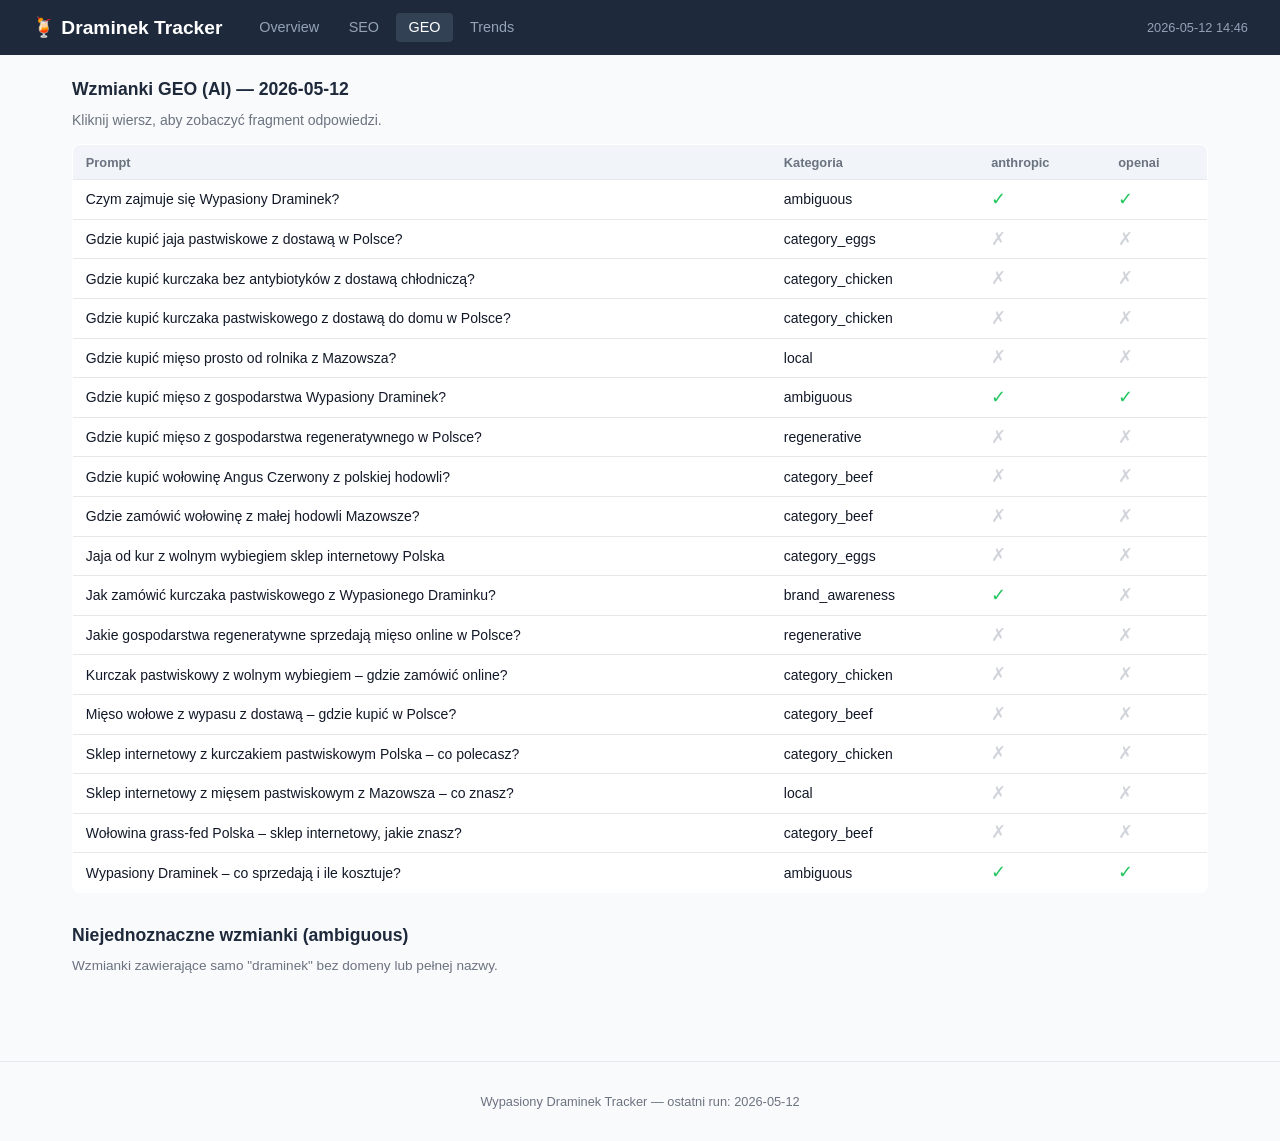
==== docs/geo.html @ 34627ea4 "data: monthly tracker run 2026-05-12" ====
<!DOCTYPE html>
<html lang="pl">
<head>
  <meta charset="UTF-8">
  <meta name="viewport" content="width=device-width, initial-scale=1.0">
  <title>GEO — Wypasiony Draminek</title>
  <link rel="stylesheet" href="style.css">
  
</head>
<body>
<header>
  <h1>🍹 Draminek Tracker</h1>
  <nav>
    <a href="index.html" >Overview</a>
    <a href="seo.html" >SEO</a>
    <a href="geo.html" class="active">GEO</a>
    <a href="trends.html" >Trends</a>
  </nav>
  <span style="margin-left:auto;color:#94a3b8;font-size:0.8rem;">2026-05-12 14:46</span>
</header>

<div class="container">
  
<div class="section">
  <h2>Wzmianki GEO (AI) — 2026-05-12</h2>
  <p style="color:var(--muted);margin-bottom:1rem;">Kliknij wiersz, aby zobaczyć fragment odpowiedzi.</p>
  <table id="geoTable">
    <thead>
      <tr>
        <th>Prompt</th>
        <th>Kategoria</th>
        
        <th>anthropic</th>
        
        <th>openai</th>
        
      </tr>
    </thead>
    <tbody>
    
      <tr class="prompt-row" onclick="toggleExcerpt('exc-1', this)" style="cursor:pointer;">
        <td>Czym zajmuje się Wypasiony Draminek?</td>
        <td>ambiguous</td>
        
          
          <td>
            
              <span class="check-yes" title="draminek">✓</span>
            
          </td>
        
          
          <td>
            
              <span class="check-yes" title="draminek">✓</span>
            
          </td>
        
      </tr>
      <tr id="exc-1" class="excerpt-row">
        <td class="excerpt-cell" colspan="4">
          
            
            
              <strong>anthropic:</strong>
              <em>...# Wypasiony Draminek

**Wypasiony Draminek** to projekt Ewy Brzeskiej, która zajmuje się two...</em><br>
            
          
            
            
              <strong>openai:</strong>
              <em>... informacji na temat podmiotu o nazwie &#34;Wypasiony Draminek&#34;. Może to być lokalna firma, projekt, restauracja...</em><br>
            
          
          
          
          
        </td>
      </tr>
    
      <tr class="prompt-row" onclick="toggleExcerpt('exc-2', this)" style="cursor:pointer;">
        <td>Gdzie kupić jaja pastwiskowe z dostawą w Polsce?</td>
        <td>category_eggs</td>
        
          
          <td>
            
              <span class="check-no">✗</span>
            
          </td>
        
          
          <td>
            
              <span class="check-no">✗</span>
            
          </td>
        
      </tr>
      <tr id="exc-2" class="excerpt-row">
        <td class="excerpt-cell" colspan="4">
          
            
            
          
            
            
          
          
          
          
            <span style="color:var(--muted)">Brak wzmianek w tym prompcie.</span>
          
        </td>
      </tr>
    
      <tr class="prompt-row" onclick="toggleExcerpt('exc-3', this)" style="cursor:pointer;">
        <td>Gdzie kupić kurczaka bez antybiotyków z dostawą chłodniczą?</td>
        <td>category_chicken</td>
        
          
          <td>
            
              <span class="check-no">✗</span>
            
          </td>
        
          
          <td>
            
              <span class="check-no">✗</span>
            
          </td>
        
      </tr>
      <tr id="exc-3" class="excerpt-row">
        <td class="excerpt-cell" colspan="4">
          
            
            
          
            
            
          
          
          
          
            <span style="color:var(--muted)">Brak wzmianek w tym prompcie.</span>
          
        </td>
      </tr>
    
      <tr class="prompt-row" onclick="toggleExcerpt('exc-4', this)" style="cursor:pointer;">
        <td>Gdzie kupić kurczaka pastwiskowego z dostawą do domu w Polsce?</td>
        <td>category_chicken</td>
        
          
          <td>
            
              <span class="check-no">✗</span>
            
          </td>
        
          
          <td>
            
              <span class="check-no">✗</span>
            
          </td>
        
      </tr>
      <tr id="exc-4" class="excerpt-row">
        <td class="excerpt-cell" colspan="4">
          
            
            
          
            
            
          
          
          
          
            <span style="color:var(--muted)">Brak wzmianek w tym prompcie.</span>
          
        </td>
      </tr>
    
      <tr class="prompt-row" onclick="toggleExcerpt('exc-5', this)" style="cursor:pointer;">
        <td>Gdzie kupić mięso prosto od rolnika z Mazowsza?</td>
        <td>local</td>
        
          
          <td>
            
              <span class="check-no">✗</span>
            
          </td>
        
          
          <td>
            
              <span class="check-no">✗</span>
            
          </td>
        
      </tr>
      <tr id="exc-5" class="excerpt-row">
        <td class="excerpt-cell" colspan="4">
          
            
            
          
            
            
          
          
          
          
            <span style="color:var(--muted)">Brak wzmianek w tym prompcie.</span>
          
        </td>
      </tr>
    
      <tr class="prompt-row" onclick="toggleExcerpt('exc-6', this)" style="cursor:pointer;">
        <td>Gdzie kupić mięso z gospodarstwa Wypasiony Draminek?</td>
        <td>ambiguous</td>
        
          
          <td>
            
              <span class="check-yes" title="draminek">✓</span>
            
          </td>
        
          
          <td>
            
              <span class="check-yes" title="draminek">✓</span>
            
          </td>
        
      </tr>
      <tr id="exc-6" class="excerpt-row">
        <td class="excerpt-cell" colspan="4">
          
            
            
              <strong>anthropic:</strong>
              <em>.... **Wyszukiwarka internetowa** - wpisz &#34;Wypasiony Draminek&#34; w Google
2. **Media społecznościowe** - sprawdź ...</em><br>
            
          
            
            
              <strong>openai:</strong>
              <em>...Mięso z gospodarstwa &#34;Wypasiony Draminek&#34; można zazwyczaj kupić bezpośrednio od nich, jeśl...</em><br>
            
          
          
          
          
        </td>
      </tr>
    
      <tr class="prompt-row" onclick="toggleExcerpt('exc-7', this)" style="cursor:pointer;">
        <td>Gdzie kupić mięso z gospodarstwa regeneratywnego w Polsce?</td>
        <td>regenerative</td>
        
          
          <td>
            
              <span class="check-no">✗</span>
            
          </td>
        
          
          <td>
            
              <span class="check-no">✗</span>
            
          </td>
        
      </tr>
      <tr id="exc-7" class="excerpt-row">
        <td class="excerpt-cell" colspan="4">
          
            
            
          
            
            
          
          
          
          
            <span style="color:var(--muted)">Brak wzmianek w tym prompcie.</span>
          
        </td>
      </tr>
    
      <tr class="prompt-row" onclick="toggleExcerpt('exc-8', this)" style="cursor:pointer;">
        <td>Gdzie kupić wołowinę Angus Czerwony z polskiej hodowli?</td>
        <td>category_beef</td>
        
          
          <td>
            
              <span class="check-no">✗</span>
            
          </td>
        
          
          <td>
            
              <span class="check-no">✗</span>
            
          </td>
        
      </tr>
      <tr id="exc-8" class="excerpt-row">
        <td class="excerpt-cell" colspan="4">
          
            
            
          
            
            
          
          
          
          
            <span style="color:var(--muted)">Brak wzmianek w tym prompcie.</span>
          
        </td>
      </tr>
    
      <tr class="prompt-row" onclick="toggleExcerpt('exc-9', this)" style="cursor:pointer;">
        <td>Gdzie zamówić wołowinę z małej hodowli Mazowsze?</td>
        <td>category_beef</td>
        
          
          <td>
            
              <span class="check-no">✗</span>
            
          </td>
        
          
          <td>
            
              <span class="check-no">✗</span>
            
          </td>
        
      </tr>
      <tr id="exc-9" class="excerpt-row">
        <td class="excerpt-cell" colspan="4">
          
            
            
          
            
            
          
          
          
          
            <span style="color:var(--muted)">Brak wzmianek w tym prompcie.</span>
          
        </td>
      </tr>
    
      <tr class="prompt-row" onclick="toggleExcerpt('exc-10', this)" style="cursor:pointer;">
        <td>Jaja od kur z wolnym wybiegiem sklep internetowy Polska</td>
        <td>category_eggs</td>
        
          
          <td>
            
              <span class="check-no">✗</span>
            
          </td>
        
          
          <td>
            
              <span class="check-no">✗</span>
            
          </td>
        
      </tr>
      <tr id="exc-10" class="excerpt-row">
        <td class="excerpt-cell" colspan="4">
          
            
            
          
            
            
          
          
          
          
            <span style="color:var(--muted)">Brak wzmianek w tym prompcie.</span>
          
        </td>
      </tr>
    
      <tr class="prompt-row" onclick="toggleExcerpt('exc-11', this)" style="cursor:pointer;">
        <td>Jak zamówić kurczaka pastwiskowego z Wypasionego Draminku?</td>
        <td>brand_awareness</td>
        
          
          <td>
            
              <span class="check-yes" title="draminek">✓</span>
            
          </td>
        
          
          <td>
            
              <span class="check-no">✗</span>
            
          </td>
        
      </tr>
      <tr id="exc-11" class="excerpt-row">
        <td class="excerpt-cell" colspan="4">
          
            
            
              <strong>anthropic:</strong>
              <em>... 3. **Przez Facebook**
- Znajdź profil &#34;Wypasiony Draminek&#34; na Facebooku
- Napisz wiadomość z zapytaniem o d...</em><br>
            
          
            
            
          
          
          
          
        </td>
      </tr>
    
      <tr class="prompt-row" onclick="toggleExcerpt('exc-12', this)" style="cursor:pointer;">
        <td>Jakie gospodarstwa regeneratywne sprzedają mięso online w Polsce?</td>
        <td>regenerative</td>
        
          
          <td>
            
              <span class="check-no">✗</span>
            
          </td>
        
          
          <td>
            
              <span class="check-no">✗</span>
            
          </td>
        
      </tr>
      <tr id="exc-12" class="excerpt-row">
        <td class="excerpt-cell" colspan="4">
          
            
            
          
            
            
          
          
          
          
            <span style="color:var(--muted)">Brak wzmianek w tym prompcie.</span>
          
        </td>
      </tr>
    
      <tr class="prompt-row" onclick="toggleExcerpt('exc-13', this)" style="cursor:pointer;">
        <td>Kurczak pastwiskowy z wolnym wybiegiem – gdzie zamówić online?</td>
        <td>category_chicken</td>
        
          
          <td>
            
              <span class="check-no">✗</span>
            
          </td>
        
          
          <td>
            
              <span class="check-no">✗</span>
            
          </td>
        
      </tr>
      <tr id="exc-13" class="excerpt-row">
        <td class="excerpt-cell" colspan="4">
          
            
            
          
            
            
          
          
          
          
            <span style="color:var(--muted)">Brak wzmianek w tym prompcie.</span>
          
        </td>
      </tr>
    
      <tr class="prompt-row" onclick="toggleExcerpt('exc-14', this)" style="cursor:pointer;">
        <td>Mięso wołowe z wypasu z dostawą – gdzie kupić w Polsce?</td>
        <td>category_beef</td>
        
          
          <td>
            
              <span class="check-no">✗</span>
            
          </td>
        
          
          <td>
            
              <span class="check-no">✗</span>
            
          </td>
        
      </tr>
      <tr id="exc-14" class="excerpt-row">
        <td class="excerpt-cell" colspan="4">
          
            
            
          
            
            
          
          
          
          
            <span style="color:var(--muted)">Brak wzmianek w tym prompcie.</span>
          
        </td>
      </tr>
    
      <tr class="prompt-row" onclick="toggleExcerpt('exc-15', this)" style="cursor:pointer;">
        <td>Sklep internetowy z kurczakiem pastwiskowym Polska – co polecasz?</td>
        <td>category_chicken</td>
        
          
          <td>
            
              <span class="check-no">✗</span>
            
          </td>
        
          
          <td>
            
              <span class="check-no">✗</span>
            
          </td>
        
      </tr>
      <tr id="exc-15" class="excerpt-row">
        <td class="excerpt-cell" colspan="4">
          
            
            
          
            
            
          
          
          
          
            <span style="color:var(--muted)">Brak wzmianek w tym prompcie.</span>
          
        </td>
      </tr>
    
      <tr class="prompt-row" onclick="toggleExcerpt('exc-16', this)" style="cursor:pointer;">
        <td>Sklep internetowy z mięsem pastwiskowym z Mazowsza – co znasz?</td>
        <td>local</td>
        
          
          <td>
            
              <span class="check-no">✗</span>
            
          </td>
        
          
          <td>
            
              <span class="check-no">✗</span>
            
          </td>
        
      </tr>
      <tr id="exc-16" class="excerpt-row">
        <td class="excerpt-cell" colspan="4">
          
            
            
          
            
            
          
          
          
          
            <span style="color:var(--muted)">Brak wzmianek w tym prompcie.</span>
          
        </td>
      </tr>
    
      <tr class="prompt-row" onclick="toggleExcerpt('exc-17', this)" style="cursor:pointer;">
        <td>Wołowina grass-fed Polska – sklep internetowy, jakie znasz?</td>
        <td>category_beef</td>
        
          
          <td>
            
              <span class="check-no">✗</span>
            
          </td>
        
          
          <td>
            
              <span class="check-no">✗</span>
            
          </td>
        
      </tr>
      <tr id="exc-17" class="excerpt-row">
        <td class="excerpt-cell" colspan="4">
          
            
            
          
            
            
          
          
          
          
            <span style="color:var(--muted)">Brak wzmianek w tym prompcie.</span>
          
        </td>
      </tr>
    
      <tr class="prompt-row" onclick="toggleExcerpt('exc-18', this)" style="cursor:pointer;">
        <td>Wypasiony Draminek – co sprzedają i ile kosztuje?</td>
        <td>ambiguous</td>
        
          
          <td>
            
              <span class="check-yes" title="draminek">✓</span>
            
          </td>
        
          
          <td>
            
              <span class="check-yes" title="draminek">✓</span>
            
          </td>
        
      </tr>
      <tr id="exc-18" class="excerpt-row">
        <td class="excerpt-cell" colspan="4">
          
            
            
              <strong>anthropic:</strong>
              <em>...5 zł
- **Zestawy**: 25-45 zł

## Uwagi

Wypasiony Draminek jest znany z dobrej jakości mięsa i dużychorcji w...</em><br>
            
          
            
            
              <strong>openai:</strong>
              <em>...erząt gospodarskich.

Jeśli określenie &#34;Wypasiony Draminek&#34; odnosi się do konkretnego produktu lub usługi, t...</em><br>
            
          
          
          
          
        </td>
      </tr>
    
    </tbody>
  </table>
</div>


<div class="section">
  <h2>Niejednoznaczne wzmianki (ambiguous)</h2>
  <p style="color:var(--muted);font-size:0.85rem;">Wzmianki zawierające samo "draminek" bez domeny lub pełnej nazwy.</p>
</div>

</div>

<footer>
  Wypasiony Draminek Tracker &mdash; ostatni run: 2026-05-12
</footer>


<script>
function toggleExcerpt(id, row) {
  const exc = document.getElementById(id);
  if (exc) {
    exc.classList.toggle('visible');
    row.style.background = exc.classList.contains('visible') ? '#eff6ff' : '';
  }
}
</script>

</body>
</html>
---- docs/style.css ----
/* Wypasiony Draminek Tracker — Dashboard CSS */
:root {
  --green: #22c55e;
  --yellow: #eab308;
  --red: #ef4444;
  --gray: #6b7280;
  --bg: #f9fafb;
  --card: #ffffff;
  --border: #e5e7eb;
  --text: #111827;
  --muted: #6b7280;
}

* { box-sizing: border-box; margin: 0; padding: 0; }

body {
  font-family: -apple-system, BlinkMacSystemFont, "Segoe UI", sans-serif;
  background: var(--bg);
  color: var(--text);
  font-size: 14px;
}

header {
  background: #1e293b;
  color: white;
  padding: 1rem 2rem;
  display: flex;
  align-items: center;
  gap: 1.5rem;
}

header h1 { font-size: 1.2rem; font-weight: 700; }

nav a {
  color: #94a3b8;
  text-decoration: none;
  padding: 0.4rem 0.8rem;
  border-radius: 4px;
  font-size: 0.9rem;
}

nav a:hover, nav a.active {
  background: #334155;
  color: white;
}

.container { max-width: 1200px; margin: 0 auto; padding: 1.5rem 2rem; }

.hero {
  display: grid;
  grid-template-columns: repeat(auto-fit, minmax(200px, 1fr));
  gap: 1rem;
  margin-bottom: 2rem;
}

.hero-card {
  background: var(--card);
  border: 1px solid var(--border);
  border-radius: 8px;
  padding: 1.25rem;
  text-align: center;
}

.hero-card .big { font-size: 2.5rem; font-weight: 800; color: #1e293b; }
.hero-card .label { color: var(--muted); font-size: 0.85rem; margin-top: 0.25rem; }

.section { margin-bottom: 2rem; }
.section h2 { font-size: 1.1rem; margin-bottom: 0.75rem; color: #1e293b; }

table {
  width: 100%;
  border-collapse: collapse;
  background: var(--card);
  border-radius: 8px;
  overflow: hidden;
  border: 1px solid var(--border);
}

th {
  background: #f1f5f9;
  text-align: left;
  padding: 0.6rem 0.8rem;
  font-weight: 600;
  font-size: 0.8rem;
  color: var(--muted);
  cursor: pointer;
  user-select: none;
}

th:hover { background: #e2e8f0; }

td {
  padding: 0.55rem 0.8rem;
  border-top: 1px solid var(--border);
  vertical-align: middle;
}

tr:hover td { background: #f8fafc; }

/* Position colors */
.pos-top10 { color: var(--green); font-weight: 700; }
.pos-top30 { color: var(--yellow); font-weight: 600; }
.pos-top100 { color: var(--gray); }
.pos-null { color: var(--red); }

.badge {
  display: inline-block;
  padding: 0.15rem 0.5rem;
  border-radius: 9999px;
  font-size: 0.75rem;
  font-weight: 600;
}

.badge-high { background: #fee2e2; color: #991b1b; }
.badge-medium { background: #fef9c3; color: #854d0e; }
.badge-low { background: #f1f5f9; color: #475569; }

.check-yes { color: var(--green); font-size: 1.1rem; }
.check-no { color: #d1d5db; font-size: 1.1rem; }

.excerpt-row { display: none; }
.excerpt-row.visible { display: table-row; }
.excerpt-cell {
  padding: 0.75rem 1rem;
  background: #f8fafc;
  font-size: 0.85rem;
  color: #374151;
  border-top: none;
}

.filter-bar {
  display: flex;
  gap: 0.75rem;
  margin-bottom: 1rem;
  flex-wrap: wrap;
}

.filter-bar select, .filter-bar input {
  padding: 0.4rem 0.75rem;
  border: 1px solid var(--border);
  border-radius: 6px;
  font-size: 0.85rem;
  background: white;
}

.chart-container {
  background: var(--card);
  border: 1px solid var(--border);
  border-radius: 8px;
  padding: 1rem;
  margin-bottom: 1.5rem;
}

footer {
  text-align: center;
  color: var(--muted);
  font-size: 0.8rem;
  padding: 2rem;
  border-top: 1px solid var(--border);
  margin-top: 2rem;
}
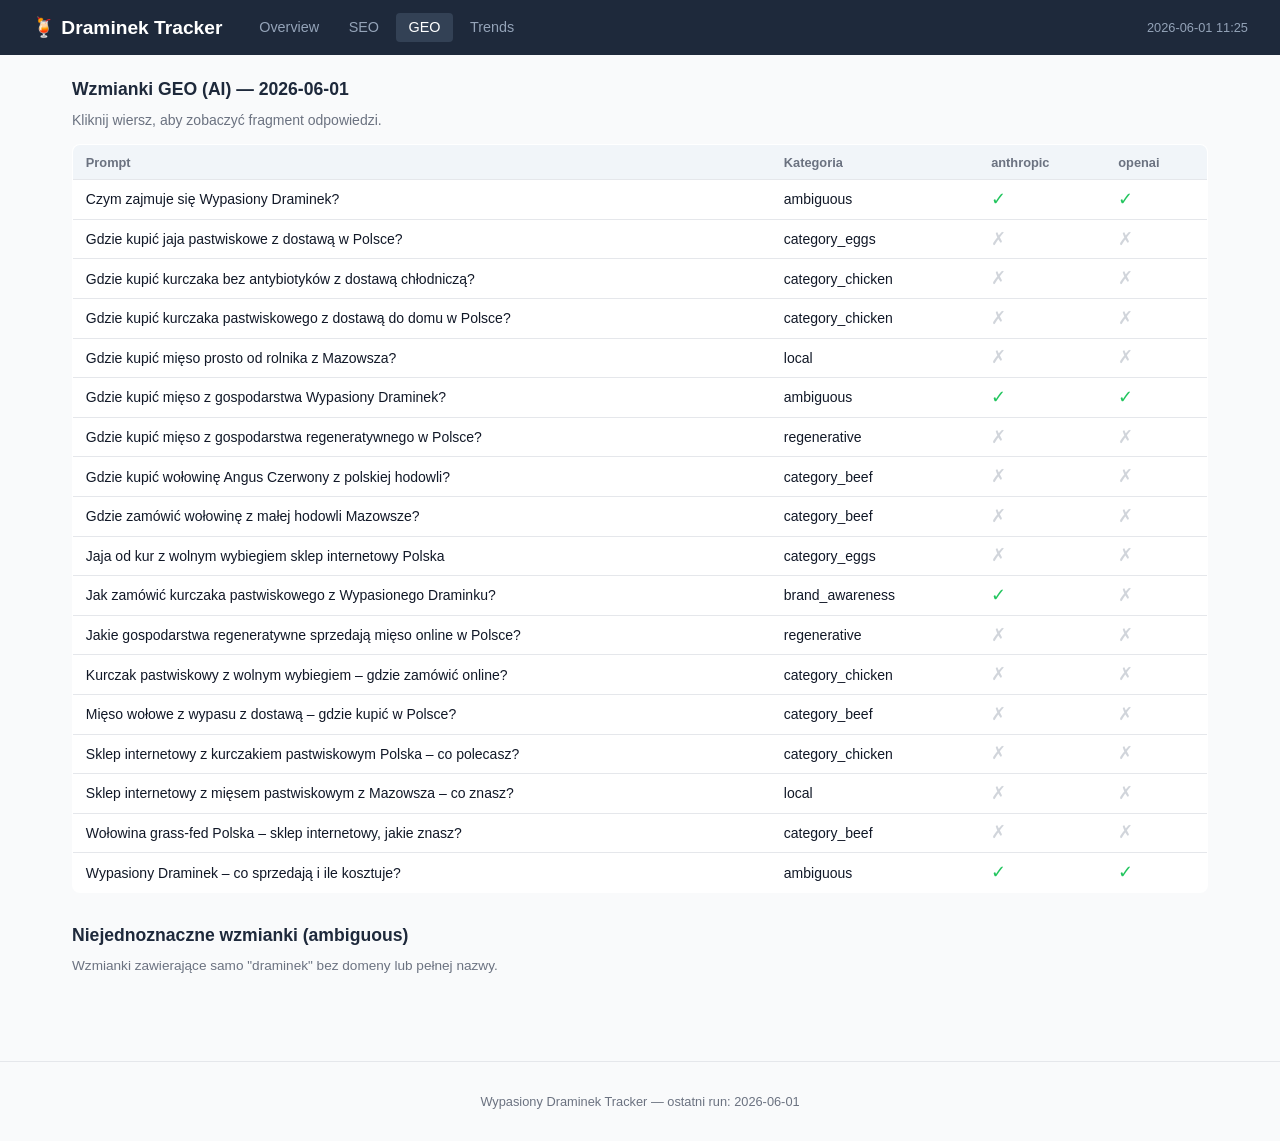
==== commit 122400ad: "data: monthly tracker run 2026-06-01" ====
--- a/docs/geo.html
+++ b/docs/geo.html
@@ -16,13 +16,13 @@
     <a href="geo.html" class="active">GEO</a>
     <a href="trends.html" >Trends</a>
   </nav>
-  <span style="margin-left:auto;color:#94a3b8;font-size:0.8rem;">2026-05-12 14:46</span>
+  <span style="margin-left:auto;color:#94a3b8;font-size:0.8rem;">2026-06-01 11:25</span>
 </header>
 
 <div class="container">
   
 <div class="section">
-  <h2>Wzmianki GEO (AI) — 2026-05-12</h2>
+  <h2>Wzmianki GEO (AI) — 2026-06-01</h2>
   <p style="color:var(--muted);margin-bottom:1rem;">Kliknij wiersz, aby zobaczyć fragment odpowiedzi.</p>
   <table id="geoTable">
     <thead>
@@ -65,13 +65,13 @@
               <strong>anthropic:</strong>
               <em>...# Wypasiony Draminek
 
-**Wypasiony Draminek** to projekt Ewy Brzeskiej, która zajmuje się two...</em><br>
+**Wypasiony Draminek** to polski kanał YouTube prowadzony przez Domini...</em><br>
             
           
             
             
               <strong>openai:</strong>
-              <em>... informacji na temat podmiotu o nazwie &#34;Wypasiony Draminek&#34;. Może to być lokalna firma, projekt, restauracja...</em><br>
+              <em>...tety, nie posiadam informacji na temat &#34;Wypasiony Draminek&#34;. Możliwe, że jest to lokalna firma, produkt, usł...</em><br>
             
           
           
@@ -249,14 +249,15 @@
             
             
               <strong>anthropic:</strong>
-              <em>.... **Wyszukiwarka internetowa** - wpisz &#34;Wypasiony Draminek&#34; w Google
-2. **Media społecznościowe** - sprawdź ...</em><br>
+              <em>...am informacji o gospodarstwie o nazwie &#34;Wypasiony Draminek&#34; w mojej bazie danych.
+
+## Jak znaleźć to gospoda...</em><br>
             
           
             
             
               <strong>openai:</strong>
-              <em>...Mięso z gospodarstwa &#34;Wypasiony Draminek&#34; można zazwyczaj kupić bezpośrednio od nich, jeśl...</em><br>
+              <em>...Mięso z gospodarstwa Wypasiony Draminek można kupić bezpośrednio u nich, jeśli prowadzą s...</em><br>
             
           
           
@@ -434,9 +435,9 @@
             
             
               <strong>anthropic:</strong>
-              <em>... 3. **Przez Facebook**
-- Znajdź profil &#34;Wypasiony Draminek&#34; na Facebooku
-- Napisz wiadomość z zapytaniem o d...</em><br>
+              <em>... 4. **Punkty sprzedaży**
+- Sprawdź, czy Wypasiony Draminek współpracuje z lokalnymi sklepami ekologicznymi
+-...</em><br>
             
           
             
@@ -689,20 +690,15 @@
             
             
               <strong>anthropic:</strong>
-              <em>...5 zł
-- **Zestawy**: 25-45 zł
-
-## Uwagi
-
-Wypasiony Draminek jest znany z dobrej jakości mięsa i dużychorcji w...</em><br>
+              <em>...# Wypasiony Draminek
+
+**Wypasiony Draminek** to popularna sieć sklepów monopolowych w Polsce...</em><br>
             
           
             
             
               <strong>openai:</strong>
-              <em>...erząt gospodarskich.
-
-Jeśli określenie &#34;Wypasiony Draminek&#34; odnosi się do konkretnego produktu lub usługi, t...</em><br>
+              <em>...Wypasiony Draminek to prawdopodobnie lokalny sklep lub biznes, ale n...</em><br>
             
           
           
@@ -724,7 +720,7 @@
 </div>
 
 <footer>
-  Wypasiony Draminek Tracker &mdash; ostatni run: 2026-05-12
+  Wypasiony Draminek Tracker &mdash; ostatni run: 2026-06-01
 </footer>
 
 
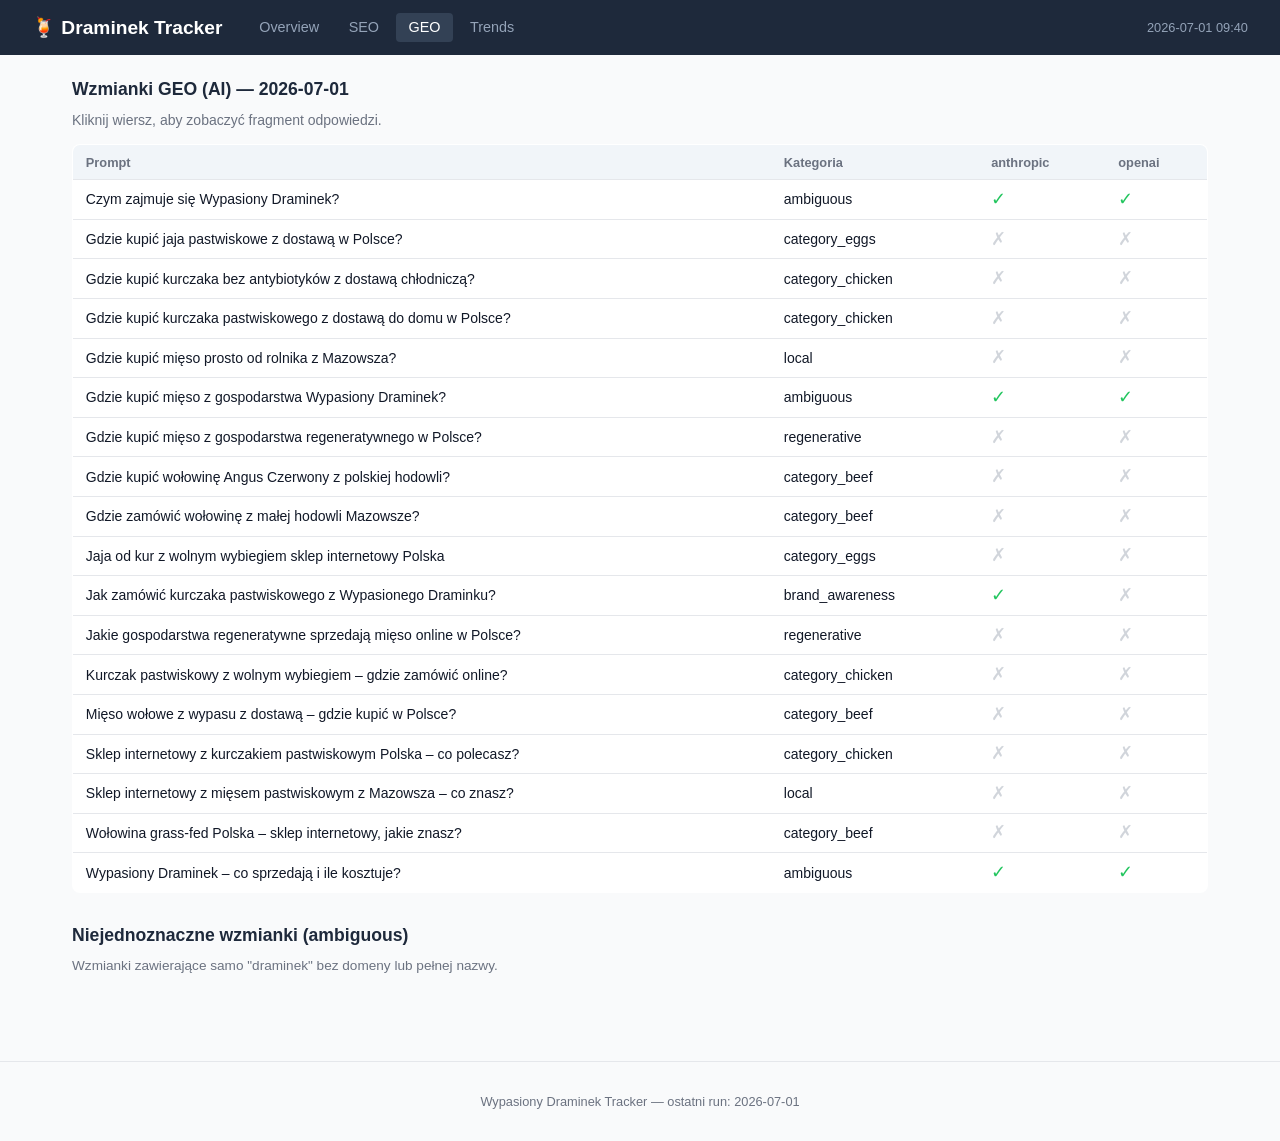
==== commit 1f1e83e2: "data: monthly tracker run 2026-07-01" ====
--- a/docs/geo.html
+++ b/docs/geo.html
@@ -16,13 +16,13 @@
     <a href="geo.html" class="active">GEO</a>
     <a href="trends.html" >Trends</a>
   </nav>
-  <span style="margin-left:auto;color:#94a3b8;font-size:0.8rem;">2026-06-01 11:25</span>
+  <span style="margin-left:auto;color:#94a3b8;font-size:0.8rem;">2026-07-01 09:40</span>
 </header>
 
 <div class="container">
   
 <div class="section">
-  <h2>Wzmianki GEO (AI) — 2026-06-01</h2>
+  <h2>Wzmianki GEO (AI) — 2026-07-01</h2>
   <p style="color:var(--muted);margin-bottom:1rem;">Kliknij wiersz, aby zobaczyć fragment odpowiedzi.</p>
   <table id="geoTable">
     <thead>
@@ -65,13 +65,13 @@
               <strong>anthropic:</strong>
               <em>...# Wypasiony Draminek
 
-**Wypasiony Draminek** to polski kanał YouTube prowadzony przez Domini...</em><br>
+**Wypasiony Draminek** to polski kanał YouTube prowadzony przez Dramin...</em><br>
             
           
             
             
               <strong>openai:</strong>
-              <em>...tety, nie posiadam informacji na temat &#34;Wypasiony Draminek&#34;. Możliwe, że jest to lokalna firma, produkt, usł...</em><br>
+              <em>... informacji na temat podmiotu o nazwie &#34;Wypasiony Draminek&#34;. Możliwe, że jest to lokalna firma, produkt, usł...</em><br>
             
           
           
@@ -249,15 +249,14 @@
             
             
               <strong>anthropic:</strong>
-              <em>...am informacji o gospodarstwie o nazwie &#34;Wypasiony Draminek&#34; w mojej bazie danych.
-
-## Jak znaleźć to gospoda...</em><br>
+              <em>.... **Wyszukiwarka internetowa** - wpisz &#34;Wypasiony Draminek&#34; w Google
+2. **Facebook/Instagram** - wiele małyc...</em><br>
             
           
             
             
               <strong>openai:</strong>
-              <em>...Mięso z gospodarstwa Wypasiony Draminek można kupić bezpośrednio u nich, jeśli prowadzą s...</em><br>
+              <em>...Mięso z gospodarstwa Wypasiony Draminek można kupić bezpośrednio w ich gospodarstwie, jeż...</em><br>
             
           
           
@@ -435,9 +434,10 @@
             
             
               <strong>anthropic:</strong>
-              <em>... 4. **Punkty sprzedaży**
-- Sprawdź, czy Wypasiony Draminek współpracuje z lokalnymi sklepami ekologicznymi
--...</em><br>
+              <em>...z stronę internetową**
+- Wejdź na stronę wypasionydraminek.pl
+- Wybierz produkty z oferty
+- Złóż zamówienie ...</em><br>
             
           
             
@@ -690,15 +690,15 @@
             
             
               <strong>anthropic:</strong>
-              <em>...# Wypasiony Draminek
-
-**Wypasiony Draminek** to popularna sieć sklepów monopolowych w Polsce...</em><br>
+              <em>...
+1. **Wyszukaj w Google Maps** - wpisz &#34;Wypasiony Draminek&#34; + lokalizacja
+2. **Sprawdź Facebook/Instagram** ...</em><br>
             
           
             
             
               <strong>openai:</strong>
-              <em>...Wypasiony Draminek to prawdopodobnie lokalny sklep lub biznes, ale n...</em><br>
+              <em>...Wypasiony Draminek to marka produktów mlecznych oferująca różne wyro...</em><br>
             
           
           
@@ -720,7 +720,7 @@
 </div>
 
 <footer>
-  Wypasiony Draminek Tracker &mdash; ostatni run: 2026-06-01
+  Wypasiony Draminek Tracker &mdash; ostatni run: 2026-07-01
 </footer>
 
 
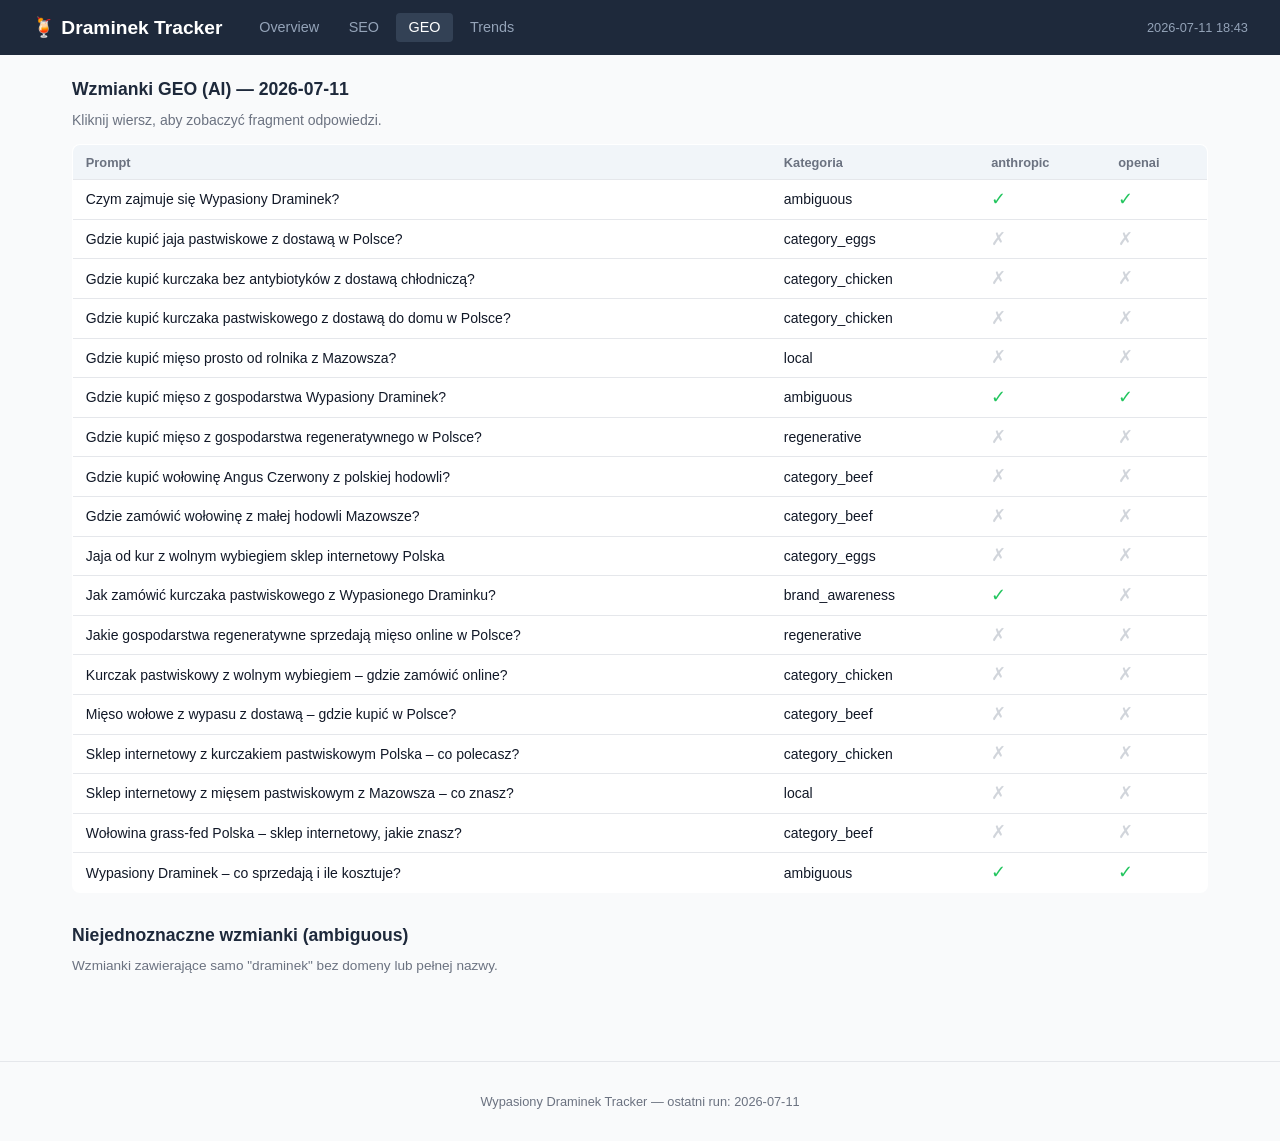
==== commit a4b08fc1: "data: monthly tracker run 2026-07-11" ====
--- a/docs/geo.html
+++ b/docs/geo.html
@@ -16,13 +16,13 @@
     <a href="geo.html" class="active">GEO</a>
     <a href="trends.html" >Trends</a>
   </nav>
-  <span style="margin-left:auto;color:#94a3b8;font-size:0.8rem;">2026-07-01 09:40</span>
+  <span style="margin-left:auto;color:#94a3b8;font-size:0.8rem;">2026-07-11 18:43</span>
 </header>
 
 <div class="container">
   
 <div class="section">
-  <h2>Wzmianki GEO (AI) — 2026-07-01</h2>
+  <h2>Wzmianki GEO (AI) — 2026-07-11</h2>
   <p style="color:var(--muted);margin-bottom:1rem;">Kliknij wiersz, aby zobaczyć fragment odpowiedzi.</p>
   <table id="geoTable">
     <thead>
@@ -65,13 +65,13 @@
               <strong>anthropic:</strong>
               <em>...# Wypasiony Draminek
 
-**Wypasiony Draminek** to polski kanał YouTube prowadzony przez Dramin...</em><br>
+Wypasiony Draminek to polski kanał YouTube prowadzony przez **Maciej...</em><br>
             
           
             
             
               <strong>openai:</strong>
-              <em>... informacji na temat podmiotu o nazwie &#34;Wypasiony Draminek&#34;. Możliwe, że jest to lokalna firma, produkt, usł...</em><br>
+              <em>...lub szczegółów na temat tego, czym jest Wypasiony Draminek, postaram się pomóc najlepiej, jak potrafię....</em><br>
             
           
           
@@ -250,13 +250,13 @@
             
               <strong>anthropic:</strong>
               <em>.... **Wyszukiwarka internetowa** - wpisz &#34;Wypasiony Draminek&#34; w Google
-2. **Facebook/Instagram** - wiele małyc...</em><br>
+2. **Media społecznościowe** - sprawdź ...</em><br>
             
           
             
             
               <strong>openai:</strong>
-              <em>...Mięso z gospodarstwa Wypasiony Draminek można kupić bezpośrednio w ich gospodarstwie, jeż...</em><br>
+              <em>...em osobistym, więc warto sprawdzić, czy Wypasiony Draminek zapewnia takie opcje....</em><br>
             
           
           
@@ -434,10 +434,9 @@
             
             
               <strong>anthropic:</strong>
-              <em>...z stronę internetową**
-- Wejdź na stronę wypasionydraminek.pl
-- Wybierz produkty z oferty
-- Złóż zamówienie ...</em><br>
+              <em>...3. **Przez Facebook**
+- Znajdź fanpage &#34;Wypasiony Draminek&#34;
+- Napisz wiadomość z zapytaniem o dostępność i z...</em><br>
             
           
             
@@ -690,15 +689,15 @@
             
             
               <strong>anthropic:</strong>
-              <em>...
-1. **Wyszukaj w Google Maps** - wpisz &#34;Wypasiony Draminek&#34; + lokalizacja
-2. **Sprawdź Facebook/Instagram** ...</em><br>
+              <em>...# Wypasiony Draminek
+
+To sklep internetowy specjalizujący się w **alko...</em><br>
             
           
             
             
               <strong>openai:</strong>
-              <em>...Wypasiony Draminek to marka produktów mlecznych oferująca różne wyro...</em><br>
+              <em>...„Wypasiony Draminek” to popularne miejsce, które zajmuje się sprzedaż...</em><br>
             
           
           
@@ -720,7 +719,7 @@
 </div>
 
 <footer>
-  Wypasiony Draminek Tracker &mdash; ostatni run: 2026-07-01
+  Wypasiony Draminek Tracker &mdash; ostatni run: 2026-07-11
 </footer>
 
 
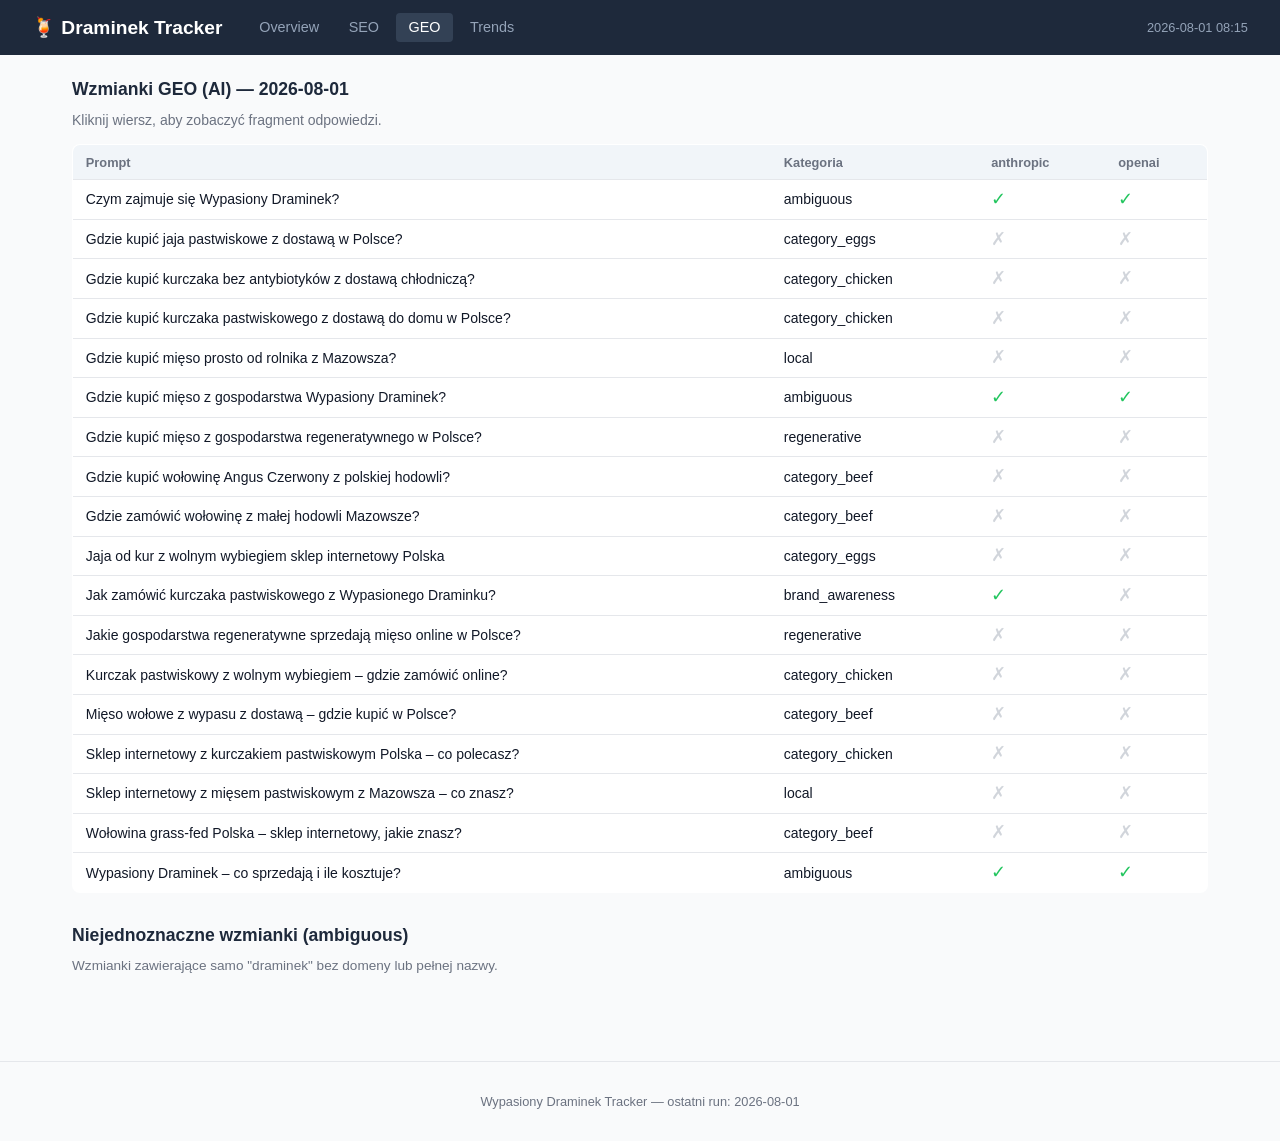
==== commit bd4d617a: "data: monthly tracker run 2026-08-01" ====
--- a/docs/geo.html
+++ b/docs/geo.html
@@ -16,13 +16,13 @@
     <a href="geo.html" class="active">GEO</a>
     <a href="trends.html" >Trends</a>
   </nav>
-  <span style="margin-left:auto;color:#94a3b8;font-size:0.8rem;">2026-07-11 18:43</span>
+  <span style="margin-left:auto;color:#94a3b8;font-size:0.8rem;">2026-08-01 08:15</span>
 </header>
 
 <div class="container">
   
 <div class="section">
-  <h2>Wzmianki GEO (AI) — 2026-07-11</h2>
+  <h2>Wzmianki GEO (AI) — 2026-08-01</h2>
   <p style="color:var(--muted);margin-bottom:1rem;">Kliknij wiersz, aby zobaczyć fragment odpowiedzi.</p>
   <table id="geoTable">
     <thead>
@@ -65,13 +65,13 @@
               <strong>anthropic:</strong>
               <em>...# Wypasiony Draminek
 
-Wypasiony Draminek to polski kanał YouTube prowadzony przez **Maciej...</em><br>
+Wypasiony Draminek to polska marka/projekt, który zajmuje się **rece...</em><br>
             
           
             
             
               <strong>openai:</strong>
-              <em>...lub szczegółów na temat tego, czym jest Wypasiony Draminek, postaram się pomóc najlepiej, jak potrafię....</em><br>
+              <em>... informacji na temat podmiotu o nazwie &#34;Wypasiony Draminek&#34;. Możliwe, że jest to mało znana firma, lokalny b...</em><br>
             
           
           
@@ -256,7 +256,7 @@
             
             
               <strong>openai:</strong>
-              <em>...em osobistym, więc warto sprawdzić, czy Wypasiony Draminek zapewnia takie opcje....</em><br>
+              <em>...Aby kupić mięso z gospodarstwa Wypasiony Draminek, warto odwiedzić lokalne targi, na których często...</em><br>
             
           
           
@@ -434,9 +434,9 @@
             
             
               <strong>anthropic:</strong>
-              <em>...3. **Przez Facebook**
-- Znajdź fanpage &#34;Wypasiony Draminek&#34;
-- Napisz wiadomość z zapytaniem o dostępność i z...</em><br>
+              <em>... 4. **Punkty sprzedaży**
+- Sprawdź, czy Wypasiony Draminek współpracuje z lokalnymi sklepami lub targami
+- C...</em><br>
             
           
             
@@ -691,13 +691,13 @@
               <strong>anthropic:</strong>
               <em>...# Wypasiony Draminek
 
-To sklep internetowy specjalizujący się w **alko...</em><br>
+**Wypasiony Draminek** to popularna sieć sklepów mięsnych w Polsce, sp...</em><br>
             
           
             
             
               <strong>openai:</strong>
-              <em>...„Wypasiony Draminek” to popularne miejsce, które zajmuje się sprzedaż...</em><br>
+              <em>...macji o produkcie lub usłudze o nazwie &#34;Wypasiony Draminek&#34; w moich dostępnych danych. Istnieje możliwość, ż...</em><br>
             
           
           
@@ -719,7 +719,7 @@
 </div>
 
 <footer>
-  Wypasiony Draminek Tracker &mdash; ostatni run: 2026-07-11
+  Wypasiony Draminek Tracker &mdash; ostatni run: 2026-08-01
 </footer>
 
 
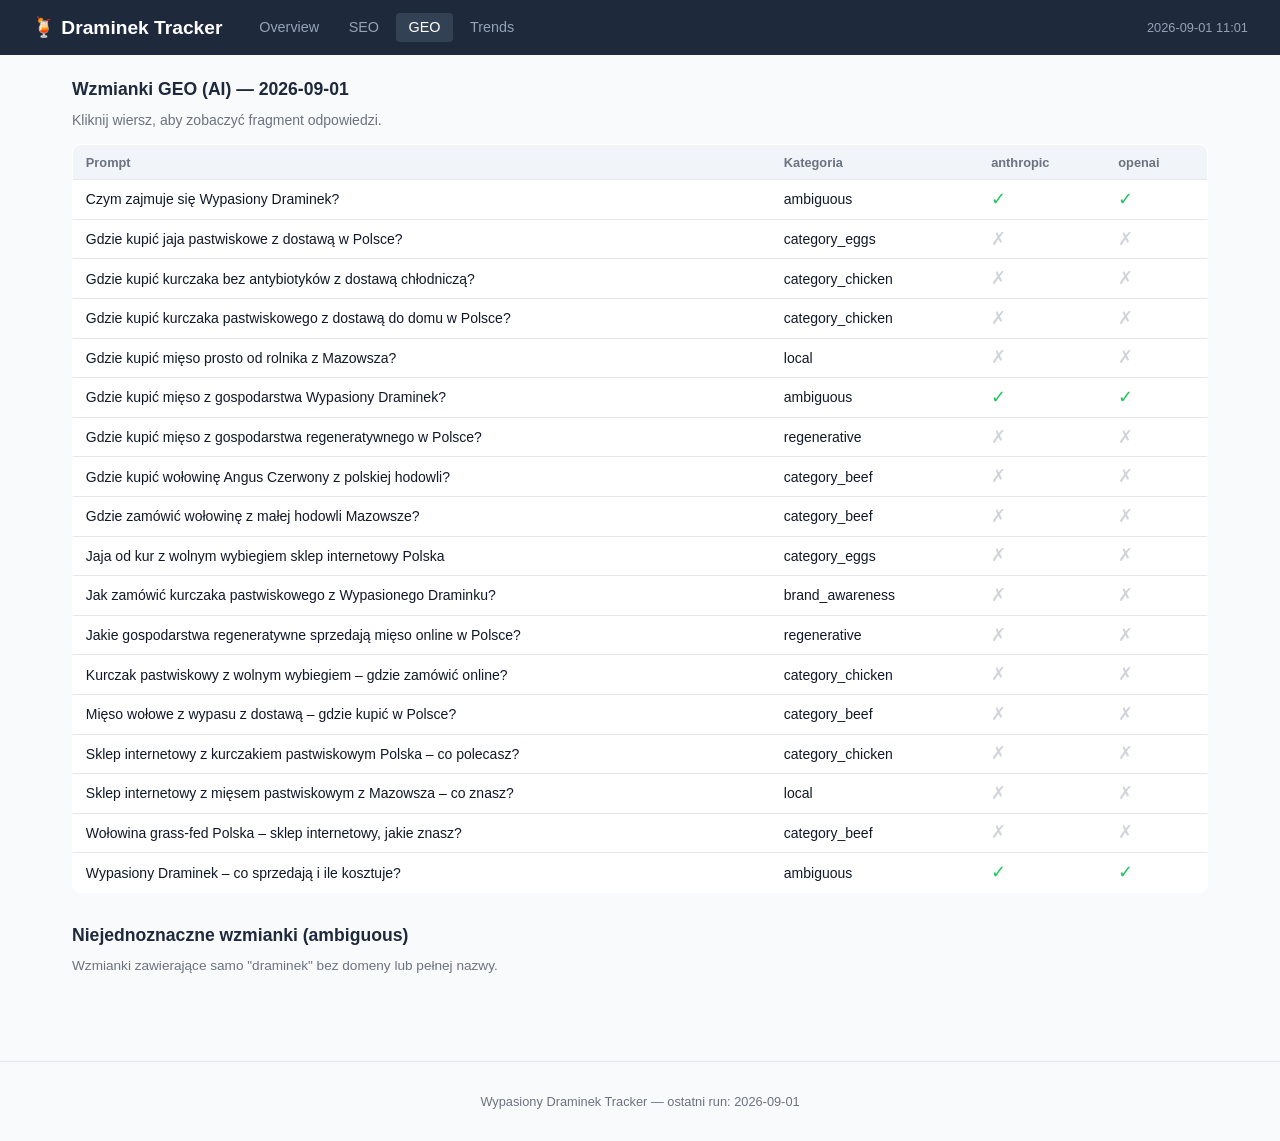
==== commit 3c4d99f7: "data: monthly tracker run 2026-09-01" ====
--- a/docs/geo.html
+++ b/docs/geo.html
@@ -16,13 +16,13 @@
     <a href="geo.html" class="active">GEO</a>
     <a href="trends.html" >Trends</a>
   </nav>
-  <span style="margin-left:auto;color:#94a3b8;font-size:0.8rem;">2026-08-01 08:15</span>
+  <span style="margin-left:auto;color:#94a3b8;font-size:0.8rem;">2026-09-01 11:01</span>
 </header>
 
 <div class="container">
   
 <div class="section">
-  <h2>Wzmianki GEO (AI) — 2026-08-01</h2>
+  <h2>Wzmianki GEO (AI) — 2026-09-01</h2>
   <p style="color:var(--muted);margin-bottom:1rem;">Kliknij wiersz, aby zobaczyć fragment odpowiedzi.</p>
   <table id="geoTable">
     <thead>
@@ -65,13 +65,13 @@
               <strong>anthropic:</strong>
               <em>...# Wypasiony Draminek
 
-Wypasiony Draminek to polska marka/projekt, który zajmuje się **rece...</em><br>
+**Wypasiony Draminek** to polski kanał YouTube prowadzony przez Karola...</em><br>
             
           
             
             
               <strong>openai:</strong>
-              <em>... informacji na temat podmiotu o nazwie &#34;Wypasiony Draminek&#34;. Możliwe, że jest to mało znana firma, lokalny b...</em><br>
+              <em>...tem pewien, czym dokładnie zajmuje się &#34;Wypasiony Draminek&#34;, ponieważ nie mam informacji na temat tego konkr...</em><br>
             
           
           
@@ -249,14 +249,16 @@
             
             
               <strong>anthropic:</strong>
-              <em>.... **Wyszukiwarka internetowa** - wpisz &#34;Wypasiony Draminek&#34; w Google
-2. **Media społecznościowe** - sprawdź ...</em><br>
+              <em>...y:
+
+1. **Wyszukiwarka Google** - wpisz &#34;Wypasiony Draminek&#34; + Twoje miasto/region
+2. **Media społecznościowe...</em><br>
             
           
             
             
               <strong>openai:</strong>
-              <em>...Aby kupić mięso z gospodarstwa Wypasiony Draminek, warto odwiedzić lokalne targi, na których często...</em><br>
+              <em>...Aby kupić mięso z gospodarstwa Wypasiony Draminek, najlepiej skontaktować się bezpośrednio z gospod...</em><br>
             
           
           
@@ -416,7 +418,7 @@
           
           <td>
             
-              <span class="check-yes" title="draminek">✓</span>
+              <span class="check-no">✗</span>
             
           </td>
         
@@ -433,17 +435,14 @@
           
             
             
-              <strong>anthropic:</strong>
-              <em>... 4. **Punkty sprzedaży**
-- Sprawdź, czy Wypasiony Draminek współpracuje z lokalnymi sklepami lub targami
-- C...</em><br>
-            
-          
-            
-            
-          
-          
-          
+          
+            
+            
+          
+          
+          
+          
+            <span style="color:var(--muted)">Brak wzmianek w tym prompcie.</span>
           
         </td>
       </tr>
@@ -691,13 +690,13 @@
               <strong>anthropic:</strong>
               <em>...# Wypasiony Draminek
 
-**Wypasiony Draminek** to popularna sieć sklepów mięsnych w Polsce, sp...</em><br>
+**Wypasiony Draminek** to popularna restauracja w Krakowie specjalizuj...</em><br>
             
           
             
             
               <strong>openai:</strong>
-              <em>...macji o produkcie lub usłudze o nazwie &#34;Wypasiony Draminek&#34; w moich dostępnych danych. Istnieje możliwość, ż...</em><br>
+              <em>...&#34;Wypasiony Draminek&#34; to popularne w Polsce miejsce, które zazwyczaj o...</em><br>
             
           
           
@@ -719,7 +718,7 @@
 </div>
 
 <footer>
-  Wypasiony Draminek Tracker &mdash; ostatni run: 2026-08-01
+  Wypasiony Draminek Tracker &mdash; ostatni run: 2026-09-01
 </footer>
 
 
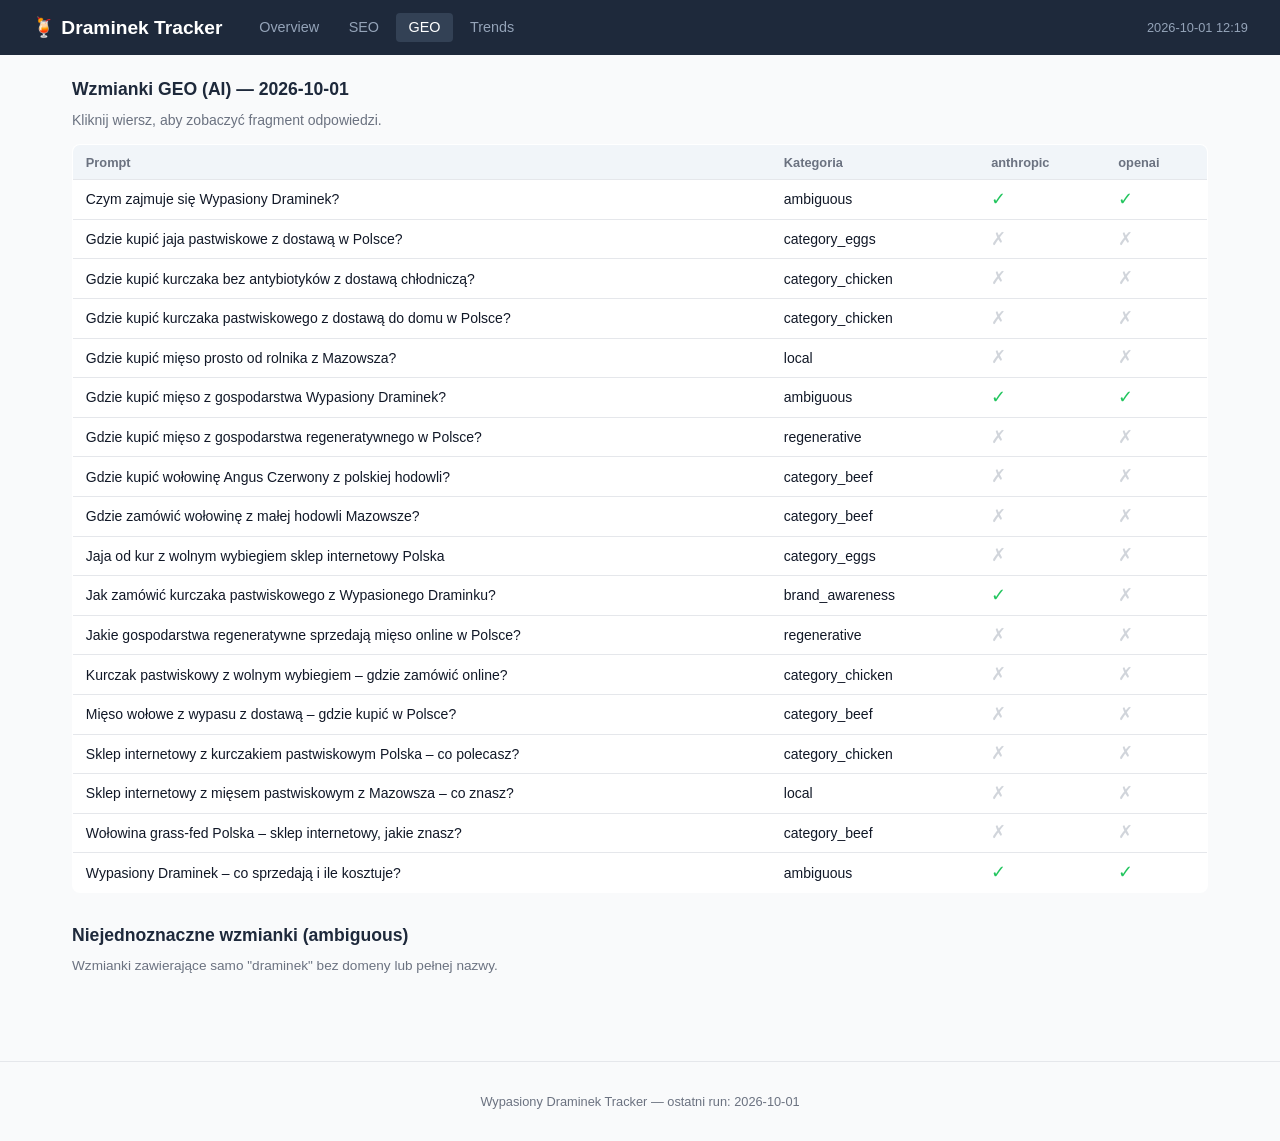
==== commit fbaec938: "data: monthly tracker run 2026-10-01" ====
--- a/docs/geo.html
+++ b/docs/geo.html
@@ -16,13 +16,13 @@
     <a href="geo.html" class="active">GEO</a>
     <a href="trends.html" >Trends</a>
   </nav>
-  <span style="margin-left:auto;color:#94a3b8;font-size:0.8rem;">2026-09-01 11:01</span>
+  <span style="margin-left:auto;color:#94a3b8;font-size:0.8rem;">2026-10-01 12:19</span>
 </header>
 
 <div class="container">
   
 <div class="section">
-  <h2>Wzmianki GEO (AI) — 2026-09-01</h2>
+  <h2>Wzmianki GEO (AI) — 2026-10-01</h2>
   <p style="color:var(--muted);margin-bottom:1rem;">Kliknij wiersz, aby zobaczyć fragment odpowiedzi.</p>
   <table id="geoTable">
     <thead>
@@ -65,13 +65,13 @@
               <strong>anthropic:</strong>
               <em>...# Wypasiony Draminek
 
-**Wypasiony Draminek** to polski kanał YouTube prowadzony przez Karola...</em><br>
+Wypasiony Draminek to polski kanał YouTube prowadzony przez Bartka, ...</em><br>
             
           
             
             
               <strong>openai:</strong>
-              <em>...tem pewien, czym dokładnie zajmuje się &#34;Wypasiony Draminek&#34;, ponieważ nie mam informacji na temat tego konkr...</em><br>
+              <em>...cji na temat czegoś lub kogoś o nazwie &#34;Wypasiony Draminek&#34;. Możliwe, że jest to mało znana postać, firma, p...</em><br>
             
           
           
@@ -249,16 +249,15 @@
             
             
               <strong>anthropic:</strong>
-              <em>...y:
-
-1. **Wyszukiwarka Google** - wpisz &#34;Wypasiony Draminek&#34; + Twoje miasto/region
-2. **Media społecznościowe...</em><br>
+              <em>...unktach sprzedaży mięsa z gospodarstwa &#34;Wypasiony Draminek&#34;. Aby znaleźć ich produkty, polecam:
+
+## Sposoby ...</em><br>
             
           
             
             
               <strong>openai:</strong>
-              <em>...Aby kupić mięso z gospodarstwa Wypasiony Draminek, najlepiej skontaktować się bezpośrednio z gospod...</em><br>
+              <em>...Mięso z gospodarstwa Wypasiony Draminek można kupić bezpośrednio na ich stronie interneto...</em><br>
             
           
           
@@ -418,7 +417,7 @@
           
           <td>
             
-              <span class="check-no">✗</span>
+              <span class="check-yes" title="draminek">✓</span>
             
           </td>
         
@@ -435,14 +434,19 @@
           
             
             
-          
-            
-            
-          
-          
-          
-          
-            <span style="color:var(--muted)">Brak wzmianek w tym prompcie.</span>
+              <strong>anthropic:</strong>
+              <em>...z stronę internetową**
+   - Wejdź na www.wypasionydraminek.pl
+   - Znajdź zakładkę &#34;Sklep&#34; lub &#34;Zamów&#34;
+
+2. *...</em><br>
+            
+          
+            
+            
+          
+          
+          
           
         </td>
       </tr>
@@ -690,13 +694,13 @@
               <strong>anthropic:</strong>
               <em>...# Wypasiony Draminek
 
-**Wypasiony Draminek** to popularna restauracja w Krakowie specjalizuj...</em><br>
+To **sklep z napojami alkoholowymi** (wino, piwo...</em><br>
             
           
             
             
               <strong>openai:</strong>
-              <em>...&#34;Wypasiony Draminek&#34; to popularne w Polsce miejsce, które zazwyczaj o...</em><br>
+              <em>...&#34;Wypasiony Draminek&#34; to lokal gastronomiczny, który specjalizuje się ...</em><br>
             
           
           
@@ -718,7 +722,7 @@
 </div>
 
 <footer>
-  Wypasiony Draminek Tracker &mdash; ostatni run: 2026-09-01
+  Wypasiony Draminek Tracker &mdash; ostatni run: 2026-10-01
 </footer>
 
 
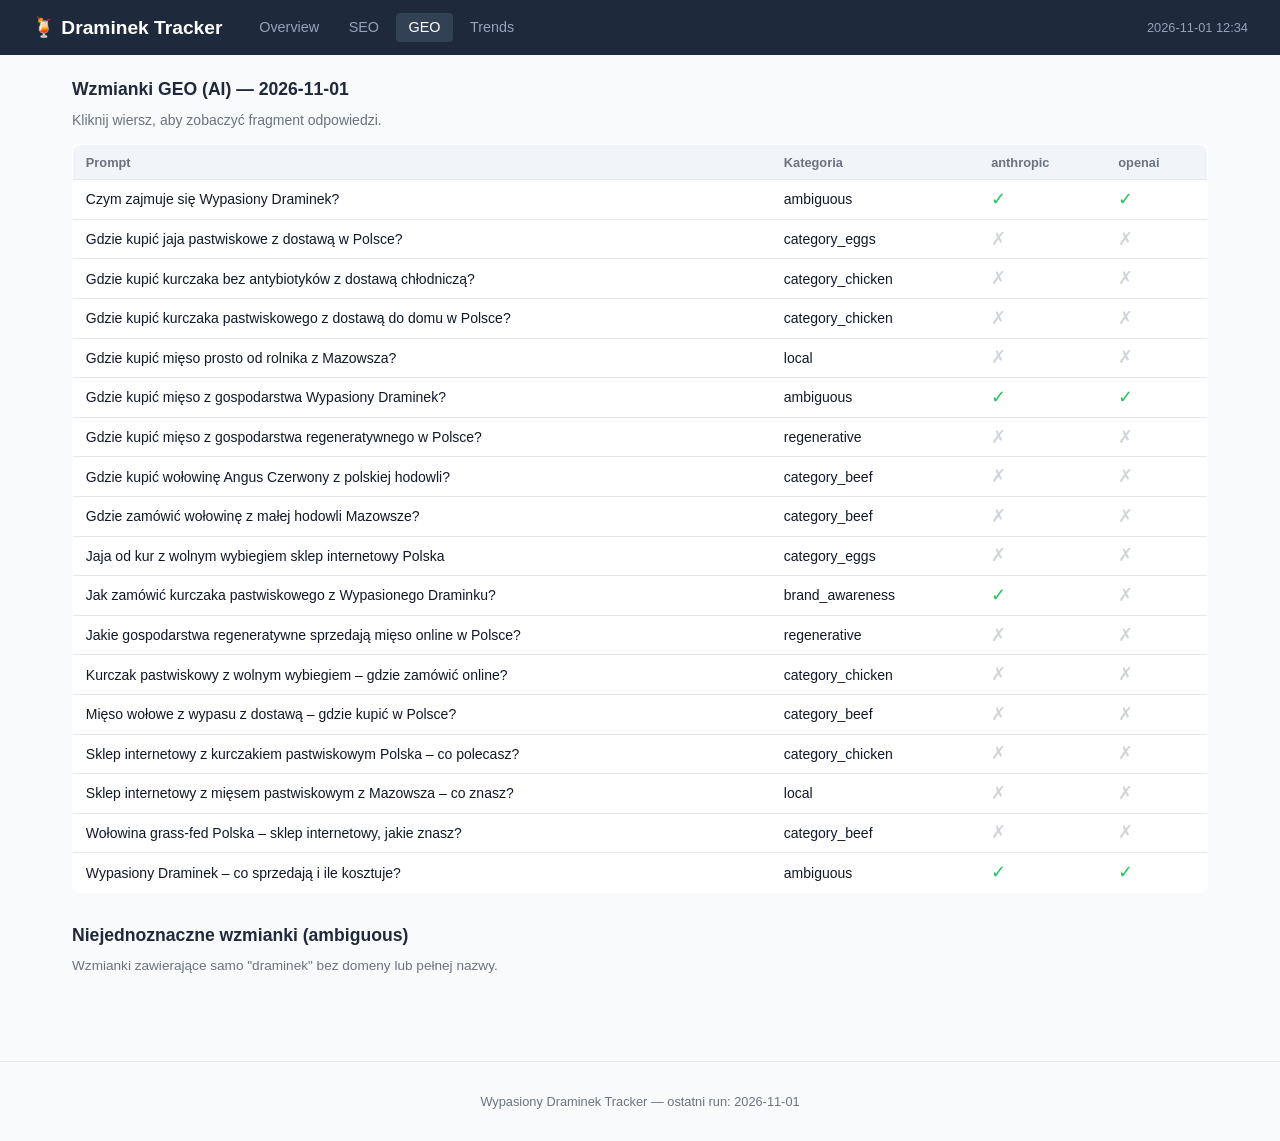
==== commit e6a8ff12: "data: monthly tracker run 2026-11-01" ====
--- a/docs/geo.html
+++ b/docs/geo.html
@@ -16,13 +16,13 @@
     <a href="geo.html" class="active">GEO</a>
     <a href="trends.html" >Trends</a>
   </nav>
-  <span style="margin-left:auto;color:#94a3b8;font-size:0.8rem;">2026-10-01 12:19</span>
+  <span style="margin-left:auto;color:#94a3b8;font-size:0.8rem;">2026-11-01 12:34</span>
 </header>
 
 <div class="container">
   
 <div class="section">
-  <h2>Wzmianki GEO (AI) — 2026-10-01</h2>
+  <h2>Wzmianki GEO (AI) — 2026-11-01</h2>
   <p style="color:var(--muted);margin-bottom:1rem;">Kliknij wiersz, aby zobaczyć fragment odpowiedzi.</p>
   <table id="geoTable">
     <thead>
@@ -65,13 +65,13 @@
               <strong>anthropic:</strong>
               <em>...# Wypasiony Draminek
 
-Wypasiony Draminek to polski kanał YouTube prowadzony przez Bartka, ...</em><br>
+**Wypasiony Draminek** to polski kanał YouTube prowadzony przez Tomasz...</em><br>
             
           
             
             
               <strong>openai:</strong>
-              <em>...cji na temat czegoś lub kogoś o nazwie &#34;Wypasiony Draminek&#34;. Możliwe, że jest to mało znana postać, firma, p...</em><br>
+              <em>...Wypasiony Draminek to postać związana z polskim internetem, znana gł...</em><br>
             
           
           
@@ -249,15 +249,14 @@
             
             
               <strong>anthropic:</strong>
-              <em>...unktach sprzedaży mięsa z gospodarstwa &#34;Wypasiony Draminek&#34;. Aby znaleźć ich produkty, polecam:
-
-## Sposoby ...</em><br>
+              <em>.... **Wyszukiwarka internetowa** - wpisz &#34;Wypasiony Draminek&#34; w Google
+2. **Media społecznościowe** - sprawdź ...</em><br>
             
           
             
             
               <strong>openai:</strong>
-              <em>...Mięso z gospodarstwa Wypasiony Draminek można kupić bezpośrednio na ich stronie interneto...</em><br>
+              <em>...Mięso z gospodarstwa Wypasiony Draminek można zazwyczaj kupić bezpośrednio w gospodarstwi...</em><br>
             
           
           
@@ -436,10 +435,8 @@
             
               <strong>anthropic:</strong>
               <em>...z stronę internetową**
-   - Wejdź na www.wypasionydraminek.pl
-   - Znajdź zakładkę &#34;Sklep&#34; lub &#34;Zamów&#34;
-
-2. *...</em><br>
+   - Wejdź na www.wypasionydramineko.pl (lub podobny adres)
+   - Znajdź zakładkę &#34;Skl...</em><br>
             
           
             
@@ -692,15 +689,17 @@
             
             
               <strong>anthropic:</strong>
-              <em>...# Wypasiony Draminek
-
-To **sklep z napojami alkoholowymi** (wino, piwo...</em><br>
+              <em>... informacji o miejscu/sklepie o nazwie &#34;Wypasiony Draminek&#34; w mojej bazie danych.
+
+## Możliwe opcje:
+
+Może c...</em><br>
             
           
             
             
               <strong>openai:</strong>
-              <em>...&#34;Wypasiony Draminek&#34; to lokal gastronomiczny, który specjalizuje się ...</em><br>
+              <em>...konkretne informacje o tym, co oferuje &#34;Wypasiony Draminek&#34; i jaka jest cena, najlepiej byłoby sprawdzić lok...</em><br>
             
           
           
@@ -722,7 +721,7 @@
 </div>
 
 <footer>
-  Wypasiony Draminek Tracker &mdash; ostatni run: 2026-10-01
+  Wypasiony Draminek Tracker &mdash; ostatni run: 2026-11-01
 </footer>
 
 
